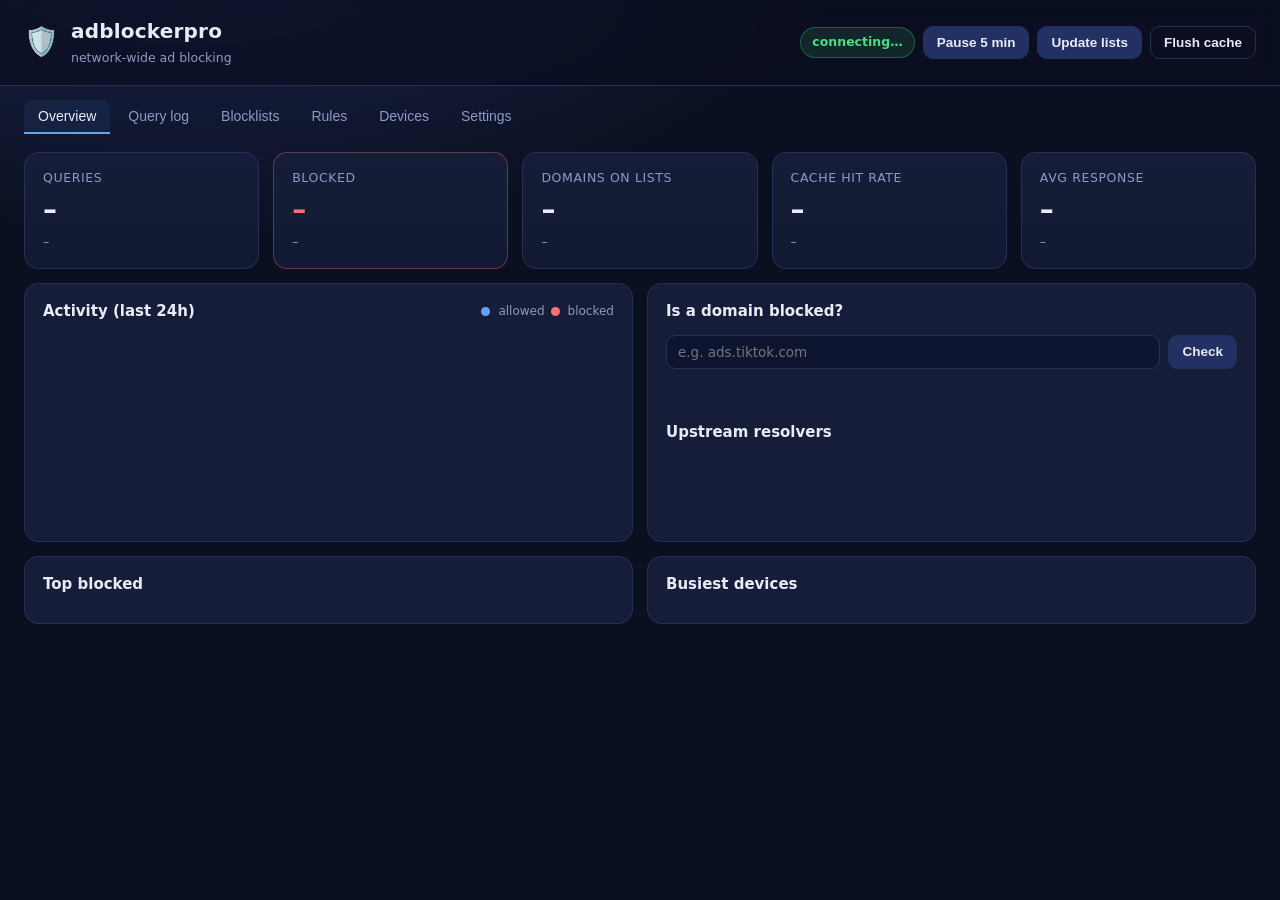
==== web/static/index.html @ 13836e66 "Add adblockerpro: network-wide DNS ad blocker for Raspberry Pi Filtering DNS resolver in pure Go (st" ====
<!DOCTYPE html>
<html lang="en">
<head>
<meta charset="utf-8" />
<meta name="viewport" content="width=device-width, initial-scale=1" />
<title>adblockerpro</title>
<link rel="stylesheet" href="styles.css" />
<link rel="icon" href="data:image/svg+xml,<svg xmlns='http://www.w3.org/2000/svg' viewBox='0 0 100 100'><text y='.9em' font-size='90'>🛡️</text></svg>" />
</head>
<body>
<div id="login" class="login hidden">
  <form class="login-card" id="login-form">
    <h1>🛡️ adblockerpro</h1>
    <p>This dashboard is protected. Enter the admin token.</p>
    <input type="password" id="login-token" placeholder="admin token" autocomplete="current-password" />
    <button type="submit">Unlock</button>
    <span class="error" id="login-error"></span>
  </form>
</div>

<header class="topbar">
  <div class="brand">
    <span class="logo">🛡️</span>
    <div>
      <h1>adblockerpro</h1>
      <span class="sub" id="dns-addr">network-wide ad blocking</span>
    </div>
  </div>
  <div class="top-actions">
    <span class="pill" id="status-pill">connecting…</span>
    <button class="btn" id="btn-pause">Pause 5 min</button>
    <button class="btn" id="btn-update">Update lists</button>
    <button class="btn ghost" id="btn-flush">Flush cache</button>
  </div>
</header>

<nav class="tabs">
  <button class="tab active" data-tab="overview">Overview</button>
  <button class="tab" data-tab="queries">Query log</button>
  <button class="tab" data-tab="lists">Blocklists</button>
  <button class="tab" data-tab="rules">Rules</button>
  <button class="tab" data-tab="devices">Devices</button>
  <button class="tab" data-tab="settings">Settings</button>
</nav>

<main>
  <!-- OVERVIEW -->
  <section class="panel active" id="tab-overview">
    <div class="cards">
      <div class="card">
        <span class="label">Queries</span>
        <span class="value" id="stat-total">–</span>
        <span class="hint" id="stat-clients">–</span>
      </div>
      <div class="card accent">
        <span class="label">Blocked</span>
        <span class="value" id="stat-blocked">–</span>
        <span class="hint" id="stat-blocked-pct">–</span>
      </div>
      <div class="card">
        <span class="label">Domains on lists</span>
        <span class="value" id="stat-domains">–</span>
        <span class="hint" id="stat-lists">–</span>
      </div>
      <div class="card">
        <span class="label">Cache hit rate</span>
        <span class="value" id="stat-cache">–</span>
        <span class="hint" id="stat-cache-entries">–</span>
      </div>
      <div class="card">
        <span class="label">Avg response</span>
        <span class="value" id="stat-latency">–</span>
        <span class="hint" id="stat-uptime">–</span>
      </div>
    </div>

    <div class="grid-2">
      <div class="box">
        <div class="box-head">
          <h2>Activity (last 24h)</h2>
          <span class="legend"><i class="dot ok"></i>allowed <i class="dot bad"></i>blocked</span>
        </div>
        <div id="chart" class="chart"></div>
      </div>
      <div class="box">
        <div class="box-head"><h2>Is a domain blocked?</h2></div>
        <form id="check-form" class="inline-form">
          <input id="check-domain" placeholder="e.g. ads.tiktok.com" />
          <button class="btn" type="submit">Check</button>
        </form>
        <div id="check-result" class="check-result"></div>
        <div class="box-head"><h2>Upstream resolvers</h2></div>
        <table class="mini" id="upstreams"></table>
      </div>
    </div>

    <div class="grid-2">
      <div class="box">
        <div class="box-head"><h2>Top blocked</h2></div>
        <table class="mini" id="top-blocked"></table>
      </div>
      <div class="box">
        <div class="box-head"><h2>Busiest devices</h2></div>
        <table class="mini" id="top-clients"></table>
      </div>
    </div>
  </section>

  <!-- QUERY LOG -->
  <section class="panel" id="tab-queries">
    <div class="box">
      <div class="box-head">
        <h2>Live query log</h2>
        <div class="filters">
          <input id="q-search" placeholder="filter by domain or device" />
          <select id="q-status">
            <option value="">all</option>
            <option value="blocked">blocked</option>
            <option value="allowed">allowed</option>
            <option value="cached">cached</option>
            <option value="error">errors</option>
          </select>
          <label class="toggle"><input type="checkbox" id="q-live" checked /> live</label>
        </div>
      </div>
      <table class="log">
        <thead>
          <tr><th>Time</th><th>Device</th><th>Domain</th><th>Type</th><th>Status</th><th>Reason</th><th>ms</th><th></th></tr>
        </thead>
        <tbody id="query-rows"></tbody>
      </table>
    </div>
  </section>

  <!-- LISTS -->
  <section class="panel" id="tab-lists">
    <div class="box">
      <div class="box-head"><h2>Blocklist sources</h2><span class="hint" id="lists-total"></span></div>
      <form id="list-form" class="inline-form">
        <input id="list-title" placeholder="name (optional)" />
        <input id="list-url" placeholder="https://… hosts or domain list URL" />
        <button class="btn" type="submit">Add list</button>
      </form>
      <table class="log">
        <thead><tr><th>Name</th><th>Domains</th><th>Updated</th><th>Status</th><th>On</th><th></th></tr></thead>
        <tbody id="list-rows"></tbody>
      </table>
    </div>
  </section>

  <!-- RULES -->
  <section class="panel" id="tab-rules">
    <div class="box">
      <div class="box-head"><h2>Your rules</h2><span class="hint">exact host, *.wildcard or /regex/ — allow always wins</span></div>
      <form id="rule-form" class="inline-form">
        <input id="rule-pattern" placeholder="e.g. *.doubleclick.net" />
        <select id="rule-action">
          <option value="block">block</option>
          <option value="allow">allow</option>
        </select>
        <input id="rule-group" placeholder="group (optional)" class="narrow" />
        <input id="rule-comment" placeholder="note (optional)" />
        <button class="btn" type="submit">Add rule</button>
      </form>
      <table class="log">
        <thead><tr><th>Pattern</th><th>Action</th><th>Group</th><th>Note</th><th></th></tr></thead>
        <tbody id="rule-rows"></tbody>
      </table>
    </div>
  </section>

  <!-- DEVICES -->
  <section class="panel" id="tab-devices">
    <div class="box">
      <div class="box-head"><h2>Known devices</h2><span class="hint">give a device a name, a rule group, or switch filtering off for it</span></div>
      <form id="device-form" class="inline-form">
        <input id="device-match" placeholder="192.168.1.42 or 192.168.5.0/24" />
        <input id="device-name" placeholder="Living room TV" />
        <input id="device-group" placeholder="group (optional)" class="narrow" />
        <label class="toggle"><input type="checkbox" id="device-paused" /> no filtering</label>
        <button class="btn" type="submit">Save device</button>
      </form>
      <table class="log">
        <thead><tr><th>Match</th><th>Name</th><th>Group</th><th>Filtering</th><th></th></tr></thead>
        <tbody id="device-rows"></tbody>
      </table>
    </div>
    <div class="box">
      <div class="box-head"><h2>Seen on the network</h2></div>
      <table class="log">
        <thead><tr><th>IP</th><th>Name</th><th>Queries</th><th>Blocked</th><th>Last seen</th><th></th></tr></thead>
        <tbody id="seen-rows"></tbody>
      </table>
    </div>
  </section>

  <!-- SETTINGS -->
  <section class="panel" id="tab-settings">
    <div class="box">
      <div class="box-head"><h2>Resolver settings</h2><span class="hint" id="settings-path"></span></div>
      <form id="settings-form" class="settings-grid">
        <label>Sinkhole mode
          <select id="set-sinkhole">
            <option value="zero-ip">zero-ip (0.0.0.0)</option>
            <option value="nxdomain">nxdomain</option>
            <option value="refused">refused</option>
            <option value="custom-ip">custom IP</option>
          </select>
        </label>
        <label>Custom IPv4<input id="set-customv4" placeholder="192.168.1.2" /></label>
        <label>Upstream resolvers (one per line)<textarea id="set-upstreams" rows="3"></textarea></label>
        <label>DNS-over-HTTPS endpoints (one per line)<textarea id="set-doh" rows="3"></textarea></label>
        <label class="row"><input type="checkbox" id="set-preferdoh" /> Prefer DoH (hide lookups from the ISP)</label>
        <label class="row"><input type="checkbox" id="set-subdomains" /> Block subdomains of listed domains</label>
        <label class="row"><input type="checkbox" id="set-cname" /> Block CNAME-cloaked trackers</label>
        <label class="row"><input type="checkbox" id="set-https" /> Drop HTTPS/SVCB records</label>
        <label class="row"><input type="checkbox" id="set-stale" /> Serve stale cache when upstreams fail</label>
        <label>Cache size<input id="set-cachesize" type="number" min="100" /></label>
        <label>Upstream timeout (ms)<input id="set-timeout" type="number" min="200" /></label>
        <label>Block TTL (s)<input id="set-blockttl" type="number" min="0" /></label>
        <label>List refresh (hours)<input id="set-interval" type="number" min="1" /></label>
        <label>Allowed clients (one IP/CIDR per line, blank = private networks)<textarea id="set-allowed" rows="2"></textarea></label>
        <div class="actions">
          <button class="btn" type="submit">Save settings</button>
          <button class="btn ghost" type="button" id="btn-reset-stats">Reset statistics</button>
        </div>
      </form>
    </div>
    <div class="box">
      <div class="box-head"><h2>Point your network here</h2></div>
      <ol class="howto">
        <li>Give the Pi a static IP (or a DHCP reservation) on your router.</li>
        <li>In the router's DHCP settings, set the <b>DNS server</b> to that IP.</li>
        <li>Reboot the streaming devices (or wait for their DHCP lease to renew).</li>
        <li>Block outbound port 53 to everything except the Pi so devices with hard-coded resolvers cannot escape.</li>
      </ol>
    </div>
  </section>
</main>

<div id="toast" class="toast"></div>
<script src="app.js"></script>
</body>
</html>
---- web/static/styles.css ----
:root {
  --bg: #0b1020;
  --bg-soft: #121a33;
  --panel: #151d38;
  --line: #243057;
  --text: #e8ecf8;
  --muted: #8d9ac4;
  --accent: #4ade80;
  --bad: #f87171;
  --warn: #fbbf24;
  --blue: #60a5fa;
  --radius: 14px;
}

* { box-sizing: border-box; }

body {
  margin: 0;
  background: radial-gradient(1200px 600px at 15% -10%, #1b2550 0%, var(--bg) 55%) fixed;
  color: var(--text);
  font: 15px/1.5 ui-sans-serif, system-ui, -apple-system, "Segoe UI", Roboto, sans-serif;
  min-height: 100vh;
}

h1, h2 { margin: 0; font-weight: 650; }
h1 { font-size: 20px; letter-spacing: .2px; }
h2 { font-size: 15px; }

.topbar {
  display: flex; align-items: center; justify-content: space-between;
  gap: 16px; padding: 16px 24px; border-bottom: 1px solid var(--line);
  background: rgba(10, 15, 32, .72); backdrop-filter: blur(10px);
  position: sticky; top: 0; z-index: 20;
}
.brand { display: flex; align-items: center; gap: 12px; }
.logo { font-size: 28px; }
.sub { color: var(--muted); font-size: 12.5px; }
.top-actions { display: flex; align-items: center; gap: 8px; flex-wrap: wrap; }

.pill {
  padding: 5px 11px; border-radius: 999px; font-size: 12.5px; font-weight: 600;
  background: rgba(74, 222, 128, .12); color: var(--accent);
  border: 1px solid rgba(74, 222, 128, .3);
}
.pill.paused { background: rgba(251, 191, 36, .12); color: var(--warn); border-color: rgba(251,191,36,.35); }
.pill.down { background: rgba(248, 113, 113, .12); color: var(--bad); border-color: rgba(248,113,113,.35); }

.btn {
  background: #223063;
  color: var(--text); border: 1px solid var(--line); border-radius: 10px;
  padding: 8px 13px; font-size: 13.5px; font-weight: 550; cursor: pointer;
  transition: background .15s, border-color .15s, transform .05s;
}
.btn:hover { background: #2b3a78; border-color: #3a4c93; }
.btn:active { transform: translateY(1px); }
.btn.ghost { background: transparent; }
.btn.tiny { padding: 4px 9px; font-size: 12px; }
.btn.danger { color: #ffd9d9; border-color: #5a2a33; }
.btn.danger:hover { background: #4b1f28; }

.tabs { display: flex; gap: 4px; padding: 14px 24px 0; flex-wrap: wrap; }
.tab {
  background: transparent; border: none; border-bottom: 2px solid transparent;
  color: var(--muted); padding: 8px 14px; font-size: 14px; cursor: pointer; border-radius: 8px 8px 0 0;
}
.tab:hover { color: var(--text); }
.tab.active { color: var(--text); border-bottom-color: var(--blue); background: rgba(96,165,250,.08); }

main { padding: 18px 24px 48px; }
.panel { display: none; }
.panel.active { display: block; }

.cards { display: grid; grid-template-columns: repeat(auto-fit, minmax(190px, 1fr)); gap: 14px; }
.card {
  background: linear-gradient(180deg, var(--panel), var(--bg-soft));
  border: 1px solid var(--line); border-radius: var(--radius); padding: 16px 18px;
  display: flex; flex-direction: column; gap: 2px;
}
.card.accent { border-color: rgba(248,113,113,.35); }
.card .label { color: var(--muted); font-size: 12.5px; text-transform: uppercase; letter-spacing: .6px; }
.card .value { font-size: 28px; font-weight: 700; }
.card.accent .value { color: var(--bad); }
.card .hint { color: var(--muted); font-size: 12.5px; }

.grid-2 { display: grid; grid-template-columns: 1fr 1fr; gap: 14px; margin-top: 14px; }
@media (max-width: 980px) { .grid-2 { grid-template-columns: 1fr; } }

.box {
  background: var(--panel); border: 1px solid var(--line);
  border-radius: var(--radius); padding: 16px 18px; overflow: hidden;
}
.box-head { display: flex; align-items: center; justify-content: space-between; gap: 12px; margin-bottom: 12px; flex-wrap: wrap; }
.hint { color: var(--muted); font-size: 12.5px; }
.legend { color: var(--muted); font-size: 12px; display: flex; align-items: center; gap: 6px; }
.dot { width: 9px; height: 9px; border-radius: 50%; display: inline-block; margin-right: 2px; }
.dot.ok { background: var(--blue); }
.dot.bad { background: var(--bad); }

.chart { width: 100%; height: 190px; }
.chart svg { width: 100%; height: 100%; display: block; }

table { width: 100%; border-collapse: collapse; font-size: 13.5px; }
th { text-align: left; color: var(--muted); font-weight: 600; font-size: 12px;
     text-transform: uppercase; letter-spacing: .5px; padding: 6px 8px; border-bottom: 1px solid var(--line); }
td { padding: 7px 8px; border-bottom: 1px solid rgba(36,48,87,.5); vertical-align: middle; }
tr:last-child td { border-bottom: none; }
.log { table-layout: auto; }
.log td.domain { font-family: ui-monospace, SFMono-Regular, Menlo, monospace; font-size: 12.8px; word-break: break-all; }
.mini td:last-child { text-align: right; color: var(--muted); font-variant-numeric: tabular-nums; }

.tag { font-size: 11.5px; padding: 2px 8px; border-radius: 999px; font-weight: 600; }
.tag.blocked { background: rgba(248,113,113,.14); color: var(--bad); }
.tag.allowed { background: rgba(96,165,250,.14); color: var(--blue); }
.tag.cached  { background: rgba(167,139,250,.16); color: #c4b5fd; }
.tag.local   { background: rgba(74,222,128,.14); color: var(--accent); }
.tag.error   { background: rgba(251,191,36,.14); color: var(--warn); }

.inline-form { display: flex; gap: 8px; flex-wrap: wrap; margin-bottom: 14px; }
.filters { display: flex; gap: 8px; align-items: center; }
input, select, textarea {
  background: #0e1530; color: var(--text); border: 1px solid var(--line);
  border-radius: 9px; padding: 8px 11px; font-size: 13.5px; font-family: inherit; min-width: 0;
}
input:focus, select:focus, textarea:focus { outline: 2px solid rgba(96,165,250,.35); border-color: var(--blue); }
.inline-form input { flex: 1 1 180px; }
.inline-form input.narrow { flex: 0 1 140px; }
.toggle { display: flex; align-items: center; gap: 6px; color: var(--muted); font-size: 13px; }

.settings-grid { display: grid; grid-template-columns: repeat(auto-fit, minmax(260px, 1fr)); gap: 14px; }
.settings-grid label { display: flex; flex-direction: column; gap: 6px; color: var(--muted); font-size: 12.5px; }
.settings-grid label.row { flex-direction: row; align-items: center; gap: 8px; }
.settings-grid .actions { grid-column: 1 / -1; display: flex; gap: 8px; }
textarea { resize: vertical; font-family: ui-monospace, Menlo, monospace; font-size: 12.5px; }

.check-result { margin: 4px 0 16px; font-size: 13.5px; min-height: 22px; }
.check-result .verdict { font-weight: 650; }
.check-result .verdict.blocked { color: var(--bad); }
.check-result .verdict.allowed { color: var(--accent); }

.howto { color: var(--muted); font-size: 13.5px; margin: 0; padding-left: 20px; }
.howto b { color: var(--text); }

.toast {
  position: fixed; bottom: 22px; left: 50%; transform: translate(-50%, 20px);
  background: #1c2750; border: 1px solid var(--line); color: var(--text);
  padding: 10px 16px; border-radius: 10px; font-size: 13.5px;
  opacity: 0; pointer-events: none; transition: all .2s; z-index: 50;
}
.toast.show { opacity: 1; transform: translate(-50%, 0); }

.login { position: fixed; inset: 0; background: rgba(6,10,24,.94); display: grid; place-items: center; z-index: 100; }
.login.hidden { display: none; }
.login-card {
  background: var(--panel); border: 1px solid var(--line); border-radius: var(--radius);
  padding: 28px; width: min(360px, 92vw); display: flex; flex-direction: column; gap: 12px;
}
.login-card p { color: var(--muted); font-size: 13.5px; margin: 0; }
.error { color: var(--bad); font-size: 13px; min-height: 18px; }
.muted { color: var(--muted); }
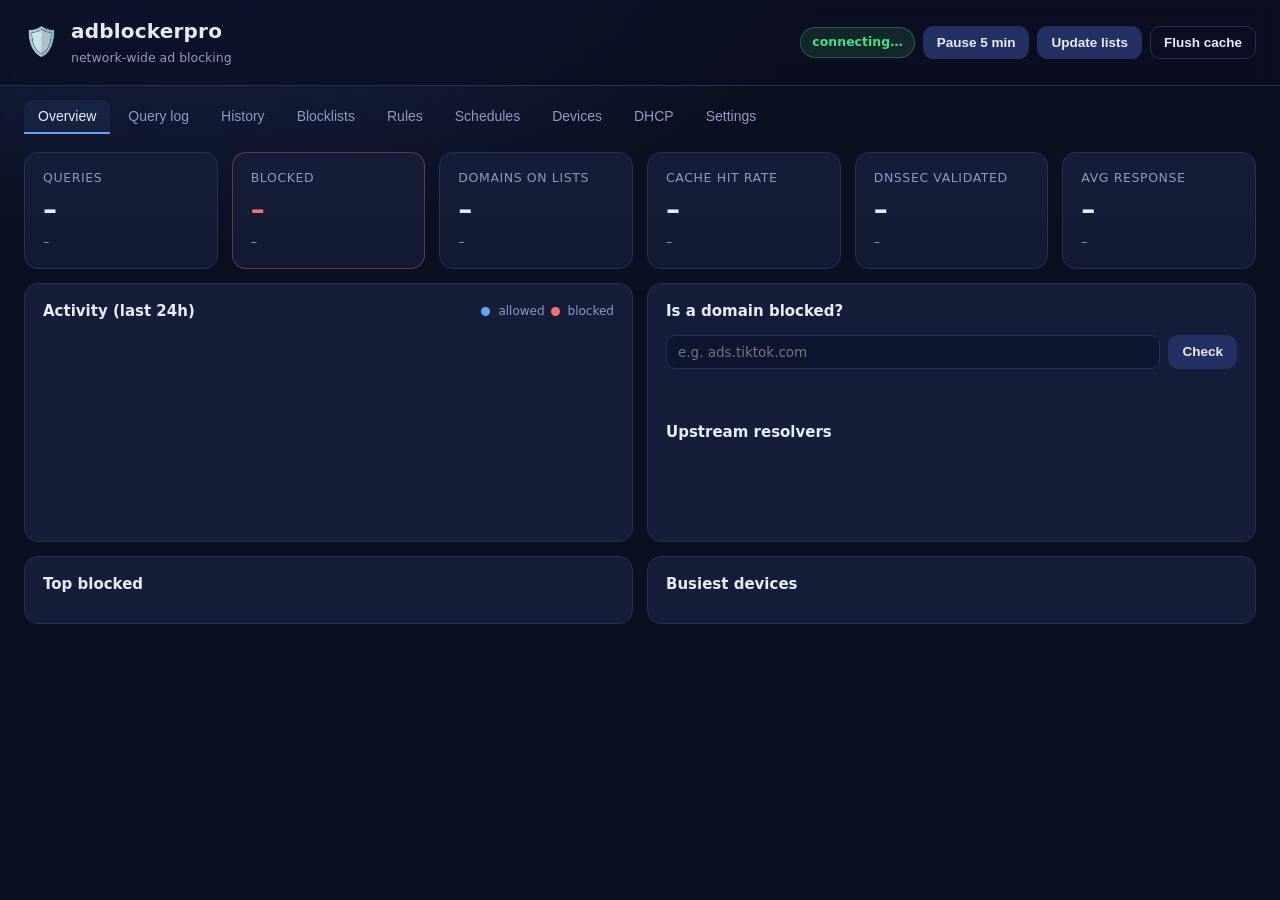
==== commit 63f1a34d: "Dashboard: history, schedules and DHCP tabs; docs and example config Co-authored-by: arena-agent <29" ====
--- a/web/static/index.html
+++ b/web/static/index.html
@@ -37,9 +37,12 @@
 <nav class="tabs">
   <button class="tab active" data-tab="overview">Overview</button>
   <button class="tab" data-tab="queries">Query log</button>
+  <button class="tab" data-tab="history">History</button>
   <button class="tab" data-tab="lists">Blocklists</button>
   <button class="tab" data-tab="rules">Rules</button>
+  <button class="tab" data-tab="schedules">Schedules</button>
   <button class="tab" data-tab="devices">Devices</button>
+  <button class="tab" data-tab="dhcp">DHCP</button>
   <button class="tab" data-tab="settings">Settings</button>
 </nav>
 
@@ -68,11 +71,18 @@
         <span class="hint" id="stat-cache-entries">–</span>
       </div>
       <div class="card">
+        <span class="label">DNSSEC validated</span>
+        <span class="value" id="stat-dnssec">–</span>
+        <span class="hint" id="stat-history">–</span>
+      </div>
+      <div class="card">
         <span class="label">Avg response</span>
         <span class="value" id="stat-latency">–</span>
         <span class="hint" id="stat-uptime">–</span>
       </div>
     </div>
+
+    <div id="schedule-banner" class="banner hidden"></div>
 
     <div class="grid-2">
       <div class="box">
@@ -190,6 +200,107 @@
       <table class="log">
         <thead><tr><th>IP</th><th>Name</th><th>Queries</th><th>Blocked</th><th>Last seen</th><th></th></tr></thead>
         <tbody id="seen-rows"></tbody>
+      </table>
+    </div>
+  </section>
+
+  <!-- HISTORY -->
+  <section class="panel" id="tab-history">
+    <div class="box">
+      <div class="box-head">
+        <h2>Long-term history</h2>
+        <span class="hint" id="history-meta"></span>
+      </div>
+      <form id="history-form" class="inline-form">
+        <input id="h-search" placeholder="domain, device or rule" />
+        <select id="h-status">
+          <option value="">all</option>
+          <option value="blocked">blocked</option>
+          <option value="allowed">allowed</option>
+          <option value="cached">cached</option>
+          <option value="error">errors</option>
+        </select>
+        <input id="h-from" type="date" />
+        <input id="h-to" type="date" />
+        <button class="btn" type="submit">Search</button>
+        <a class="btn ghost" id="h-export" href="/api/history/export">Export JSONL</a>
+      </form>
+      <div id="history-chart" class="chart"></div>
+      <table class="log">
+        <thead><tr><th>When</th><th>Device</th><th>Domain</th><th>Type</th><th>Status</th><th>Reason</th><th>ms</th></tr></thead>
+        <tbody id="history-rows"></tbody>
+      </table>
+      <div class="pager">
+        <button class="btn tiny" id="h-prev">‹ newer</button>
+        <span class="hint" id="h-page"></span>
+        <button class="btn tiny" id="h-next">older ›</button>
+      </div>
+    </div>
+  </section>
+
+  <!-- SCHEDULES -->
+  <section class="panel" id="tab-schedules">
+    <div class="box">
+      <div class="box-head">
+        <h2>Time-based rules</h2>
+        <span class="hint">bedtime, homework hours, no socials at dinner — something Pi-hole leaves to cron</span>
+      </div>
+      <form id="schedule-form" class="settings-grid">
+        <label>Name<input id="sc-name" placeholder="Bedtime" /></label>
+        <label>Applies to group<input id="sc-group" placeholder="blank = every device" /></label>
+        <label>Mode
+          <select id="sc-mode">
+            <option value="block-all">block everything</option>
+            <option value="block-list">block only these domains</option>
+            <option value="allow-only">allow only these domains</option>
+          </select>
+        </label>
+        <label>Days<input id="sc-days" placeholder="all, weekdays, weekends or mon,tue…" /></label>
+        <label>From<input id="sc-start" type="time" value="22:00" /></label>
+        <label>Until<input id="sc-end" type="time" value="07:00" /></label>
+        <label class="wide">Domains (one per line; wildcards and /regex/ allowed)<textarea id="sc-patterns" rows="2"></textarea></label>
+        <div class="actions">
+          <button class="btn" type="submit">Save schedule</button>
+          <span class="hint" id="sc-next"></span>
+        </div>
+      </form>
+      <table class="log">
+        <thead><tr><th>Name</th><th>When</th><th>Days</th><th>Group</th><th>Mode</th><th>State</th><th></th></tr></thead>
+        <tbody id="schedule-rows"></tbody>
+      </table>
+    </div>
+  </section>
+
+  <!-- DHCP -->
+  <section class="panel" id="tab-dhcp">
+    <div class="box">
+      <div class="box-head">
+        <h2>DHCP server</h2>
+        <span class="hint">hand out addresses yourself: every device then gets this Pi as its DNS, and you learn its hostname</span>
+      </div>
+      <form id="dhcp-form" class="settings-grid">
+        <label class="row"><input type="checkbox" id="dh-enabled" /> Enable the DHCP server (turn your router's off first)</label>
+        <label>This Pi's IP<input id="dh-server" placeholder="192.168.1.2" /></label>
+        <label>Router / gateway<input id="dh-gateway" placeholder="192.168.1.1" /></label>
+        <label>Netmask<input id="dh-netmask" placeholder="255.255.255.0" /></label>
+        <label>Pool start<input id="dh-start" placeholder="192.168.1.100" /></label>
+        <label>Pool end<input id="dh-end" placeholder="192.168.1.200" /></label>
+        <label>Lease hours<input id="dh-lease" type="number" min="1" value="12" /></label>
+        <label>Domain name<input id="dh-domain" placeholder="lan" /></label>
+        <div class="actions"><button class="btn" type="submit">Save DHCP settings</button></div>
+      </form>
+    </div>
+    <div class="box">
+      <div class="box-head"><h2>Leases</h2><span class="hint" id="dhcp-count"></span></div>
+      <form id="reservation-form" class="inline-form">
+        <input id="res-mac" placeholder="aa:bb:cc:dd:ee:ff" />
+        <input id="res-ip" placeholder="192.168.1.50" />
+        <input id="res-host" placeholder="name (optional)" />
+        <button class="btn" type="submit">Pin address</button>
+      </form>
+      <table class="log">
+        <thead><tr><th>IP</th><th>Hostname</th><th>MAC</th><th>Vendor</th><th>Expires</th><th></th></tr></thead>
+        <tbody id="lease-rows"></tbody>
       </table>
     </div>
   </section>
@@ -215,6 +326,9 @@
         <label class="row"><input type="checkbox" id="set-cname" /> Block CNAME-cloaked trackers</label>
         <label class="row"><input type="checkbox" id="set-https" /> Drop HTTPS/SVCB records</label>
         <label class="row"><input type="checkbox" id="set-stale" /> Serve stale cache when upstreams fail</label>
+        <label class="row"><input type="checkbox" id="set-dnssec" /> Request DNSSEC (DO bit) and track validated answers</label>
+        <label class="row"><input type="checkbox" id="set-doh-server" /> Serve DNS-over-HTTPS at /dns-query</label>
+        <label>Conditional forwarding (one "domain=resolver" per line)<textarea id="set-forward" rows="2" placeholder="home.arpa=192.168.1.1"></textarea></label>
         <label>Cache size<input id="set-cachesize" type="number" min="100" /></label>
         <label>Upstream timeout (ms)<input id="set-timeout" type="number" min="200" /></label>
         <label>Block TTL (s)<input id="set-blockttl" type="number" min="0" /></label>
@@ -223,6 +337,8 @@
         <div class="actions">
           <button class="btn" type="submit">Save settings</button>
           <button class="btn ghost" type="button" id="btn-reset-stats">Reset statistics</button>
+          <a class="btn ghost" href="/api/backup" download>Download backup</a>
+          <label class="btn ghost" for="restore-file">Restore backup<input type="file" id="restore-file" accept="application/json" hidden /></label>
         </div>
       </form>
     </div>
--- a/web/static/styles.css
+++ b/web/static/styles.css
@@ -157,3 +157,19 @@
 .login-card p { color: var(--muted); font-size: 13.5px; margin: 0; }
 .error { color: var(--bad); font-size: 13px; min-height: 18px; }
 .muted { color: var(--muted); }
+
+/* --- history, schedules and DHCP --- */
+.banner {
+  margin-top: 14px; padding: 11px 15px; border-radius: var(--radius);
+  background: rgba(251, 191, 36, .1); border: 1px solid rgba(251, 191, 36, .32);
+  color: #fde68a; font-size: 13.5px;
+}
+.banner.hidden { display: none; }
+
+.pager { display: flex; align-items: center; justify-content: center; gap: 12px; padding-top: 12px; }
+.settings-grid label.wide { grid-column: 1 / -1; }
+.settings-grid .actions { align-items: center; flex-wrap: wrap; }
+.btn[download], label.btn { display: inline-flex; align-items: center; text-decoration: none; }
+a.btn { text-decoration: none; display: inline-flex; align-items: center; }
+#history-chart { height: 160px; margin-bottom: 10px; }
+input[type="date"], input[type="time"] { color-scheme: dark; }
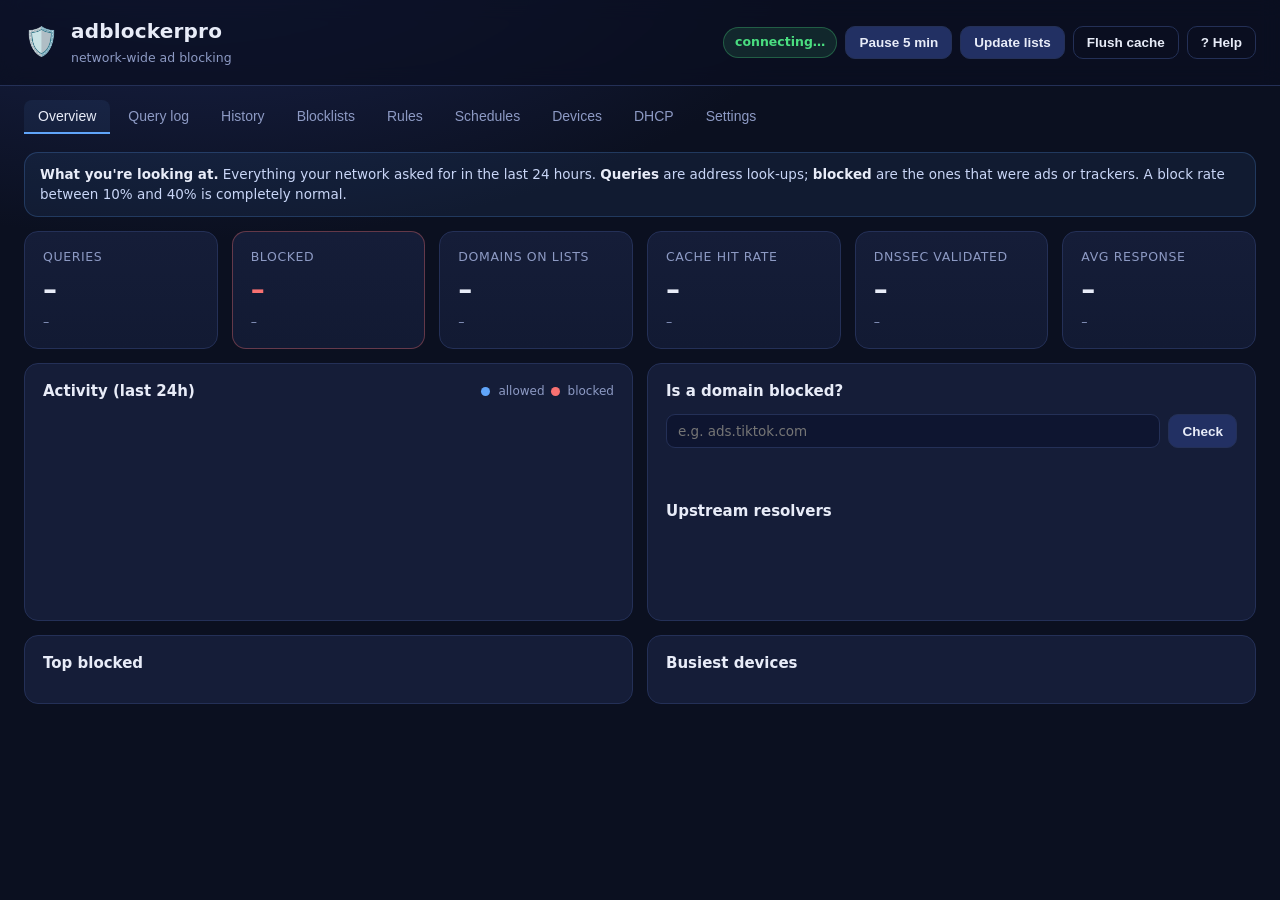
==== commit a88fe412: "Friendly first-run wizard, in-app plain-English help, and the adblockerpro website Co-authored-by: a" ====
--- a/web/static/index.html
+++ b/web/static/index.html
@@ -11,11 +11,117 @@
 <div id="login" class="login hidden">
   <form class="login-card" id="login-form">
     <h1>🛡️ adblockerpro</h1>
-    <p>This dashboard is protected. Enter the admin token.</p>
-    <input type="password" id="login-token" placeholder="admin token" autocomplete="current-password" />
+    <p>This dashboard is protected. Enter the password you chose during setup.</p>
+    <input type="password" id="login-token" placeholder="password or admin token" autocomplete="current-password" />
     <button type="submit">Unlock</button>
     <span class="error" id="login-error"></span>
   </form>
+</div>
+
+
+<!-- FIRST-RUN WIZARD -->
+<div id="wizard" class="wizard hidden">
+  <div class="wizard-card">
+    <div class="wizard-head">
+      <div>
+        <h2 id="wiz-title">Welcome</h2>
+        <p class="wizard-sub" id="wiz-sub">Let's get your home ad-free.</p>
+      </div>
+      <button class="btn ghost tiny" id="wiz-skip" type="button">Skip setup</button>
+    </div>
+
+    <ol class="wizard-steps" id="wiz-steps">
+      <li data-step="0" class="on">Welcome</li>
+      <li data-step="1">Protection level</li>
+      <li data-step="2">Your router</li>
+      <li data-step="3">Test</li>
+      <li data-step="4">Password</li>
+    </ol>
+
+    <div class="wizard-body">
+      <!-- 0: welcome -->
+      <section class="wiz-pane on" data-pane="0">
+        <p class="lead">This little box is now the phone book your home network uses.
+        Every time a TV, phone or laptop looks up an address, it asks this Pi.
+        When the address belongs to an ad or a tracker, the Pi simply says
+        <b>“that doesn’t exist”</b> — so the ad never loads, on every device,
+        with nothing to install on any of them.</p>
+        <div class="wiz-grid">
+          <div class="wiz-tile"><span class="tile-ico">1️⃣</span><b>Choose how strict</b><span>Pick a protection level. You can change it any time.</span></div>
+          <div class="wiz-tile"><span class="tile-ico">2️⃣</span><b>Tell your router</b><span>One setting on your router points the whole house here.</span></div>
+          <div class="wiz-tile"><span class="tile-ico">3️⃣</span><b>Press test</b><span>We check it for you and say exactly what to fix.</span></div>
+        </div>
+        <p class="muted">Takes about five minutes. Nothing here can break your network permanently —
+        undo it by putting your router's DNS setting back to “automatic”.</p>
+      </section>
+
+      <!-- 1: preset -->
+      <section class="wiz-pane" data-pane="1">
+        <p class="lead">How aggressive should the blocking be?</p>
+        <div id="wiz-presets" class="preset-list"></div>
+        <p class="muted" id="wiz-preset-status">Lists download in the background — it takes a minute or two on a Pi Zero.</p>
+      </section>
+
+      <!-- 2: router -->
+      <section class="wiz-pane" data-pane="2">
+        <p class="lead">Tell your router to use this Pi as its DNS server.</p>
+        <div class="bigaddr">
+          <span class="label">Type this address into your router</span>
+          <span class="addr" id="wiz-ip">…</span>
+          <button class="btn tiny" id="wiz-copy" type="button">Copy</button>
+        </div>
+        <p>Log in to your router (usually <b id="wiz-gateway">192.168.1.1</b> in a browser),
+        find <b>DHCP</b> or <b>LAN settings</b>, and set the <b>DNS server</b> to the address above.
+        Save, then restart one device to test.</p>
+        <details class="howto-box">
+          <summary>Show me where it is on my router</summary>
+          <ul class="router-list">
+            <li><b>BT Smart Hub / EE:</b> Advanced settings → Home network → LAN IP → “Primary DNS”.</li>
+            <li><b>Virgin Media Hub:</b> Advanced settings → DHCP → “Primary DNS server”.</li>
+            <li><b>Netgear / Nighthawk:</b> Internet → “Use these DNS servers” → Primary DNS.</li>
+            <li><b>TP-Link:</b> Network → DHCP Server → “Primary DNS”.</li>
+            <li><b>ASUS:</b> LAN → DHCP Server → “DNS Server 1”, and set “Advertise router's IP…” to No.</li>
+            <li><b>Linksys:</b> Connectivity → Local Network → DHCP Server → Static DNS 1.</li>
+            <li><b>Google Nest Wifi:</b> Wi-Fi app → Settings → Advanced networking → DNS → Custom.</li>
+            <li><b>Eero (needs Eero Plus):</b> Settings → Network settings → DNS → Custom.</li>
+            <li><b>Xfinity / Sky / locked routers:</b> you often cannot change DNS. Use the Pi's own
+              DHCP server instead: turn your router's DHCP off, then open the <b>DHCP</b> tab here.</li>
+          </ul>
+        </details>
+        <p class="muted">Only one DNS server should be listed. If your router insists on two,
+        put this address in both boxes — otherwise devices will quietly use the other one and see ads.</p>
+      </section>
+
+      <!-- 3: test -->
+      <section class="wiz-pane" data-pane="3">
+        <p class="lead">Let's check it is really working.</p>
+        <button class="btn primary" id="wiz-test" type="button">Run the test</button>
+        <div id="wiz-test-results" class="checklist"></div>
+        <p class="muted">A device only starts using the new DNS after its lease renews.
+        Turning its Wi-Fi off and on again (or rebooting it) is the quickest way.</p>
+      </section>
+
+      <!-- 4: password -->
+      <section class="wiz-pane" data-pane="4">
+        <p class="lead">Finally, protect this dashboard with a password.</p>
+        <p>Anyone on your Wi-Fi can open this page. A password stops a guest (or a curious
+        teenager) from switching the filter off. You can skip it and add one later in Settings.</p>
+        <div class="wiz-form">
+          <label>Password <input type="password" id="wiz-pass" placeholder="at least 8 characters" autocomplete="new-password" /></label>
+          <label>Repeat <input type="password" id="wiz-pass2" placeholder="again" autocomplete="new-password" /></label>
+        </div>
+        <span class="error" id="wiz-pass-error"></span>
+        <p class="muted">Write it down somewhere. If you lose it, run
+        <code>sudo adblockerpro -set-password</code> on the Pi to set a new one.</p>
+      </section>
+    </div>
+
+    <div class="wizard-foot">
+      <button class="btn ghost" id="wiz-back" type="button">Back</button>
+      <span class="grow"></span>
+      <button class="btn primary" id="wiz-next" type="button">Get started</button>
+    </div>
+  </div>
 </div>
 
 <header class="topbar">
@@ -31,6 +137,7 @@
     <button class="btn" id="btn-pause">Pause 5 min</button>
     <button class="btn" id="btn-update">Update lists</button>
     <button class="btn ghost" id="btn-flush">Flush cache</button>
+    <button class="btn ghost" id="btn-help" title="Explain this page in plain English">? Help</button>
   </div>
 </header>
 
@@ -46,9 +153,52 @@
   <button class="tab" data-tab="settings">Settings</button>
 </nav>
 
+
+<!-- HELP DRAWER -->
+<aside id="help-drawer" class="drawer hidden">
+  <div class="drawer-head">
+    <h2>Plain English help</h2>
+    <button class="btn ghost tiny" id="help-close" type="button">Close</button>
+  </div>
+  <div class="drawer-body">
+    <h3>The five-minute version</h3>
+    <ol class="howto">
+      <li>Your router tells every device “ask this Pi for addresses”.</li>
+      <li>The Pi checks the address against lists of known ad and tracker servers.</li>
+      <li>Ads get a dead end. Everything else gets a real answer, cached so it's fast.</li>
+    </ol>
+
+    <h3>Something stopped working</h3>
+    <ol class="howto">
+      <li>Open <b>Query log</b> and type the device or app name in the filter.</li>
+      <li>Find a red <b>blocked</b> line that looks related.</li>
+      <li>Press <b>allow</b> next to it. Try the app again.</li>
+      <li>Still broken? Press <b>Pause 5 min</b> at the top. If it works while paused, it was us; if not, it wasn't.</li>
+    </ol>
+
+    <h3>Words you'll see</h3>
+    <dl class="glossary">
+      <dt>DNS</dt><dd>The internet's phone book: turns <code>netflix.com</code> into a number computers can call.</dd>
+      <dt>Query</dt><dd>One look-up in that phone book. A single web page can cause dozens.</dd>
+      <dt>Sinkhole</dt><dd>The dead-end answer we give for ads. “0.0.0.0” means “nowhere”.</dd>
+      <dt>Upstream</dt><dd>The public resolver we ask about everything that isn't blocked (Cloudflare, Quad9…).</dd>
+      <dt>Cache</dt><dd>Answers we remember for a while, so repeat look-ups are instant.</dd>
+      <dt>DHCP</dt><dd>How devices get their network settings. Whoever runs DHCP decides which DNS they use.</dd>
+      <dt>DoH</dt><dd>DNS-over-HTTPS: look-ups encrypted so your broadband provider can't read them.</dd>
+      <dt>TTL</dt><dd>How long an answer stays fresh before we ask again.</dd>
+      <dt>Block rate</dt><dd>Share of look-ups we refused. 10–40% is normal; 0% means devices aren't using the Pi yet.</dd>
+    </dl>
+
+    <h3>Still stuck</h3>
+    <p>Re-run the setup walkthrough from <b>Settings → Run setup again</b>, or follow the
+    full illustrated guide on the website.</p>
+  </div>
+</aside>
+
 <main>
   <!-- OVERVIEW -->
   <section class="panel active" id="tab-overview">
+    <p class="explain"><b>What you're looking at.</b> Everything your network asked for in the last 24 hours. <b>Queries</b> are address look-ups; <b>blocked</b> are the ones that were ads or trackers. A block rate between 10% and 40% is completely normal.</p>
     <div class="cards">
       <div class="card">
         <span class="label">Queries</span>
@@ -118,6 +268,7 @@
 
   <!-- QUERY LOG -->
   <section class="panel" id="tab-queries">
+    <p class="explain"><b>Live list of every look-up.</b> Useful when something stops working: find the device, look for a red <b>blocked</b> row that mentions the app, and press <b>allow</b>. The change is instant — no restart.</p>
     <div class="box">
       <div class="box-head">
         <h2>Live query log</h2>
@@ -144,6 +295,7 @@
 
   <!-- LISTS -->
   <section class="panel" id="tab-lists">
+    <p class="explain"><b>Where the block rules come from.</b> Each list is a public file of known ad and tracker addresses, refreshed daily. More lists means more blocking and slightly more chance a site misbehaves. Turn one off if it causes trouble.</p>
     <div class="box">
       <div class="box-head"><h2>Blocklist sources</h2><span class="hint" id="lists-total"></span></div>
       <form id="list-form" class="inline-form">
@@ -160,6 +312,7 @@
 
   <!-- RULES -->
   <section class="panel" id="tab-rules">
+    <p class="explain"><b>Your own exceptions.</b> Rules you write always beat the lists. Use <b>allow</b> to rescue something a list broke, <b>block</b> to kill something the lists missed. <code>*.example.com</code> covers every sub-address.</p>
     <div class="box">
       <div class="box-head"><h2>Your rules</h2><span class="hint">exact host, *.wildcard or /regex/ — allow always wins</span></div>
       <form id="rule-form" class="inline-form">
@@ -181,6 +334,7 @@
 
   <!-- DEVICES -->
   <section class="panel" id="tab-devices">
+    <p class="explain"><b>Who is on your network.</b> Give the gadgets friendly names so the logs read “Living room TV” instead of a number. You can also pause filtering for one device, or open a report of what it has been asking for.</p>
     <div class="box">
       <div class="box-head"><h2>Known devices</h2><span class="hint">give a device a name, a rule group, or switch filtering off for it</span></div>
       <form id="device-form" class="inline-form">
@@ -196,16 +350,50 @@
       </table>
     </div>
     <div class="box">
-      <div class="box-head"><h2>Seen on the network</h2></div>
+      <div class="box-head"><h2>Seen on the network</h2><span class="hint">click a row for a drill-down</span></div>
       <table class="log">
         <thead><tr><th>IP</th><th>Name</th><th>Queries</th><th>Blocked</th><th>Last seen</th><th></th></tr></thead>
         <tbody id="seen-rows"></tbody>
       </table>
     </div>
+    <div class="box" id="device-report-box">
+      <div class="box-head">
+        <h2>Device report</h2>
+        <span class="hint">
+          <select id="report-client"><option value="">pick a device…</option></select>
+          <select id="report-days">
+            <option value="1">last 24 hours</option>
+            <option value="7" selected>last 7 days</option>
+            <option value="30">last 30 days</option>
+          </select>
+        </span>
+      </div>
+      <div id="report-empty" class="hint">Pick a device to see what it has been asking for.</div>
+      <div id="report-body" class="hidden">
+        <div class="cards small">
+          <div class="card"><span class="label">Queries</span><span class="value" id="rep-total">–</span><span class="hint" id="rep-window"></span></div>
+          <div class="card"><span class="label">Blocked</span><span class="value" id="rep-blocked">–</span><span class="hint" id="rep-ratio"></span></div>
+          <div class="card"><span class="label">Cached</span><span class="value" id="rep-cached">–</span><span class="hint" id="rep-latency"></span></div>
+          <div class="card"><span class="label">Policy</span><span class="value" id="rep-policy">–</span><span class="hint" id="rep-seen"></span></div>
+        </div>
+        <div id="rep-chart" class="chart"></div>
+        <div class="split">
+          <div>
+            <h3>Most queried</h3>
+            <table class="mini" id="rep-top"></table>
+          </div>
+          <div>
+            <h3>Most blocked</h3>
+            <table class="mini" id="rep-blocked-table"></table>
+          </div>
+        </div>
+      </div>
+    </div>
   </section>
 
   <!-- HISTORY -->
   <section class="panel" id="tab-history">
+    <p class="explain"><b>The long game.</b> Kept on the Pi for 30 days so you can answer “what has the TV been doing at 3am?”. Nothing is sent anywhere; you can export or delete it at any time.</p>
     <div class="box">
       <div class="box-head">
         <h2>Long-term history</h2>
@@ -240,6 +428,7 @@
 
   <!-- SCHEDULES -->
   <section class="panel" id="tab-schedules">
+    <p class="explain"><b>Rules that watch the clock.</b> Switch off social media during homework, or block everything for the kids' tablets after bedtime. Pick a group of devices, a time window and the days it applies.</p>
     <div class="box">
       <div class="box-head">
         <h2>Time-based rules</h2>
@@ -273,6 +462,7 @@
 
   <!-- DHCP -->
   <section class="panel" id="tab-dhcp">
+    <p class="explain"><b>Only if your router won't cooperate.</b> Some routers (Xfinity, Sky, many ISP boxes) refuse to let you change DNS. In that case, turn the router's DHCP off and let the Pi hand out addresses instead — then every device gets the filter automatically.</p>
     <div class="box">
       <div class="box-head">
         <h2>DHCP server</h2>
@@ -307,6 +497,7 @@
 
   <!-- SETTINGS -->
   <section class="panel" id="tab-settings">
+    <p class="explain"><b>Knobs you rarely need.</b> The defaults are good. The two worth knowing: <b>sinkhole mode</b> decides what a blocked device is told, and <b>upstream resolvers</b> are who the Pi asks about everything that isn't blocked.</p>
     <div class="box">
       <div class="box-head"><h2>Resolver settings</h2><span class="hint" id="settings-path"></span></div>
       <form id="settings-form" class="settings-grid">
@@ -337,9 +528,28 @@
         <div class="actions">
           <button class="btn" type="submit">Save settings</button>
           <button class="btn ghost" type="button" id="btn-reset-stats">Reset statistics</button>
+          <button class="btn ghost" type="button" id="btn-rerun-setup">Run setup again</button>
           <a class="btn ghost" href="/api/backup" download>Download backup</a>
           <label class="btn ghost" for="restore-file">Restore backup<input type="file" id="restore-file" accept="application/json" hidden /></label>
         </div>
+      </form>
+    </div>
+    <div class="box">
+      <div class="box-head"><h2>Security</h2><span class="hint" id="security-state"></span></div>
+      <form id="password-form" class="settings-grid">
+        <label>Current password<input type="password" id="pw-current" autocomplete="current-password" placeholder="leave blank if none is set" /></label>
+        <label>New password<input type="password" id="pw-new" autocomplete="new-password" placeholder="at least 8 characters" /></label>
+        <label>Repeat new password<input type="password" id="pw-repeat" autocomplete="new-password" /></label>
+        <label class="row"><input type="checkbox" id="set-tls" /> Serve the dashboard over HTTPS (self-signed certificate)</label>
+        <label>HTTPS port<input id="set-tls-port" type="number" min="1" max="65535" /></label>
+        <label class="row"><input type="checkbox" id="set-tls-redirect" /> Redirect plain HTTP to HTTPS</label>
+        <label class="row"><input type="checkbox" id="set-prefetch" /> Prefetch popular names before their TTL expires</label>
+        <div class="actions">
+          <button class="btn" type="submit">Save security settings</button>
+          <button class="btn ghost" type="button" id="btn-logout-all">Sign out everywhere</button>
+          <button class="btn ghost" type="button" id="btn-logout">Sign out</button>
+        </div>
+        <span class="hint" id="password-msg"></span>
       </form>
     </div>
     <div class="box">
--- a/web/static/styles.css
+++ b/web/static/styles.css
@@ -173,3 +173,116 @@
 a.btn { text-decoration: none; display: inline-flex; align-items: center; }
 #history-chart { height: 160px; margin-bottom: 10px; }
 input[type="date"], input[type="time"] { color-scheme: dark; }
+
+/* --- plain-English help --- */
+.explain {
+  margin: 0 0 14px; padding: 11px 15px; border-radius: var(--radius);
+  background: rgba(96, 165, 250, .08); border: 1px solid rgba(96, 165, 250, .22);
+  color: #c9d6f7; font-size: 13.5px; line-height: 1.55;
+}
+.explain b { color: #e8ecf8; }
+
+.drawer {
+  position: fixed; top: 0; right: 0; bottom: 0; width: min(430px, 100vw);
+  background: var(--panel); border-left: 1px solid var(--line);
+  box-shadow: -18px 0 50px rgba(0,0,0,.45);
+  z-index: 90; display: flex; flex-direction: column;
+}
+.drawer.hidden { display: none; }
+.drawer-head {
+  display: flex; align-items: center; justify-content: space-between;
+  padding: 16px 18px; border-bottom: 1px solid var(--line);
+}
+.drawer-body { padding: 18px; overflow-y: auto; font-size: 14px; }
+.drawer-body h3 { margin: 20px 0 8px; font-size: 14px; color: var(--blue); }
+.drawer-body h3:first-child { margin-top: 0; }
+.glossary { margin: 0; }
+.glossary dt { font-weight: 650; margin-top: 10px; }
+.glossary dd { margin: 2px 0 0; color: var(--muted); }
+
+/* --- first-run wizard --- */
+.wizard {
+  position: fixed; inset: 0; background: rgba(6, 10, 24, .93);
+  display: grid; place-items: center; z-index: 120; padding: 18px;
+}
+.wizard.hidden { display: none; }
+.wizard-card {
+  background: var(--panel); border: 1px solid var(--line); border-radius: 18px;
+  width: min(720px, 96vw); max-height: 92vh; display: flex; flex-direction: column;
+  box-shadow: 0 30px 80px rgba(0,0,0,.6);
+}
+.wizard-head {
+  display: flex; align-items: flex-start; justify-content: space-between; gap: 12px;
+  padding: 22px 24px 14px;
+}
+.wizard-head h2 { font-size: 19px; }
+.wizard-sub { margin: 4px 0 0; color: var(--muted); font-size: 13.5px; }
+.wizard-steps {
+  display: flex; gap: 6px; list-style: none; margin: 0; padding: 0 24px 14px;
+  font-size: 12px; color: var(--muted); flex-wrap: wrap;
+}
+.wizard-steps li {
+  padding: 5px 11px; border-radius: 999px; background: var(--bg-soft);
+  border: 1px solid var(--line);
+}
+.wizard-steps li.on { color: #06220f; background: var(--accent); border-color: var(--accent); font-weight: 650; }
+.wizard-steps li.done { color: var(--accent); border-color: rgba(74,222,128,.45); }
+.wizard-body { padding: 4px 24px 8px; overflow-y: auto; }
+.wiz-pane { display: none; }
+.wiz-pane.on { display: block; }
+.lead { font-size: 16px; line-height: 1.6; margin: 6px 0 14px; }
+.wiz-grid { display: grid; gap: 12px; grid-template-columns: repeat(auto-fit, minmax(180px, 1fr)); margin: 14px 0; }
+.wiz-tile {
+  background: var(--bg-soft); border: 1px solid var(--line); border-radius: var(--radius);
+  padding: 14px; display: flex; flex-direction: column; gap: 6px; font-size: 13.5px;
+}
+.wiz-tile .tile-ico { font-size: 20px; }
+.wiz-tile span:last-child { color: var(--muted); }
+.wizard-foot {
+  display: flex; align-items: center; gap: 10px; padding: 16px 24px 20px;
+  border-top: 1px solid var(--line);
+}
+.grow { flex: 1; }
+.btn.primary { background: var(--accent); color: #06220f; border-color: var(--accent); font-weight: 650; }
+.btn.primary:hover { filter: brightness(1.08); }
+.btn.tiny { padding: 4px 9px; font-size: 12px; }
+.hidden { display: none; }
+
+.preset-list { display: flex; flex-direction: column; gap: 10px; }
+.preset {
+  display: flex; gap: 12px; align-items: flex-start; cursor: pointer;
+  background: var(--bg-soft); border: 1px solid var(--line); border-radius: var(--radius); padding: 14px;
+}
+.preset:hover { border-color: #33427a; }
+.preset:has(input:checked) { border-color: var(--accent); background: rgba(74,222,128,.07); }
+.preset input { margin-top: 3px; }
+.preset div { display: flex; flex-direction: column; gap: 3px; }
+.preset-sum { font-size: 13.5px; }
+.preset-detail { font-size: 12.5px; color: var(--muted); }
+
+.bigaddr {
+  display: flex; align-items: center; gap: 14px; flex-wrap: wrap;
+  background: var(--bg-soft); border: 1px dashed #33427a; border-radius: var(--radius);
+  padding: 16px 18px; margin-bottom: 14px;
+}
+.bigaddr .label { color: var(--muted); font-size: 12.5px; width: 100%; }
+.bigaddr .addr { font-size: 28px; font-weight: 700; letter-spacing: .5px; font-family: ui-monospace, SFMono-Regular, Menlo, monospace; }
+.howto-box { background: var(--bg-soft); border: 1px solid var(--line); border-radius: var(--radius); padding: 12px 15px; margin: 12px 0; }
+.howto-box summary { cursor: pointer; font-weight: 600; }
+.router-list { margin: 10px 0 0; padding-left: 18px; color: var(--muted); font-size: 13.5px; line-height: 1.7; }
+.router-list b { color: var(--text); }
+
+.checklist { display: flex; flex-direction: column; gap: 10px; margin: 14px 0; }
+.check {
+  display: flex; gap: 12px; align-items: flex-start; padding: 12px 14px;
+  border-radius: var(--radius); border: 1px solid var(--line); background: var(--bg-soft);
+}
+.check.good { border-color: rgba(74,222,128,.4); }
+.check.bad { border-color: rgba(251,191,36,.45); }
+.check div { display: flex; flex-direction: column; gap: 3px; font-size: 13.5px; }
+.check .fix { color: var(--warn); }
+.check-ico { font-size: 17px; }
+.allgood { color: var(--accent); font-weight: 600; }
+
+.wiz-form { display: grid; gap: 12px; grid-template-columns: repeat(auto-fit, minmax(200px, 1fr)); margin: 12px 0; }
+.wiz-form label { display: flex; flex-direction: column; gap: 6px; font-size: 13px; color: var(--muted); }
